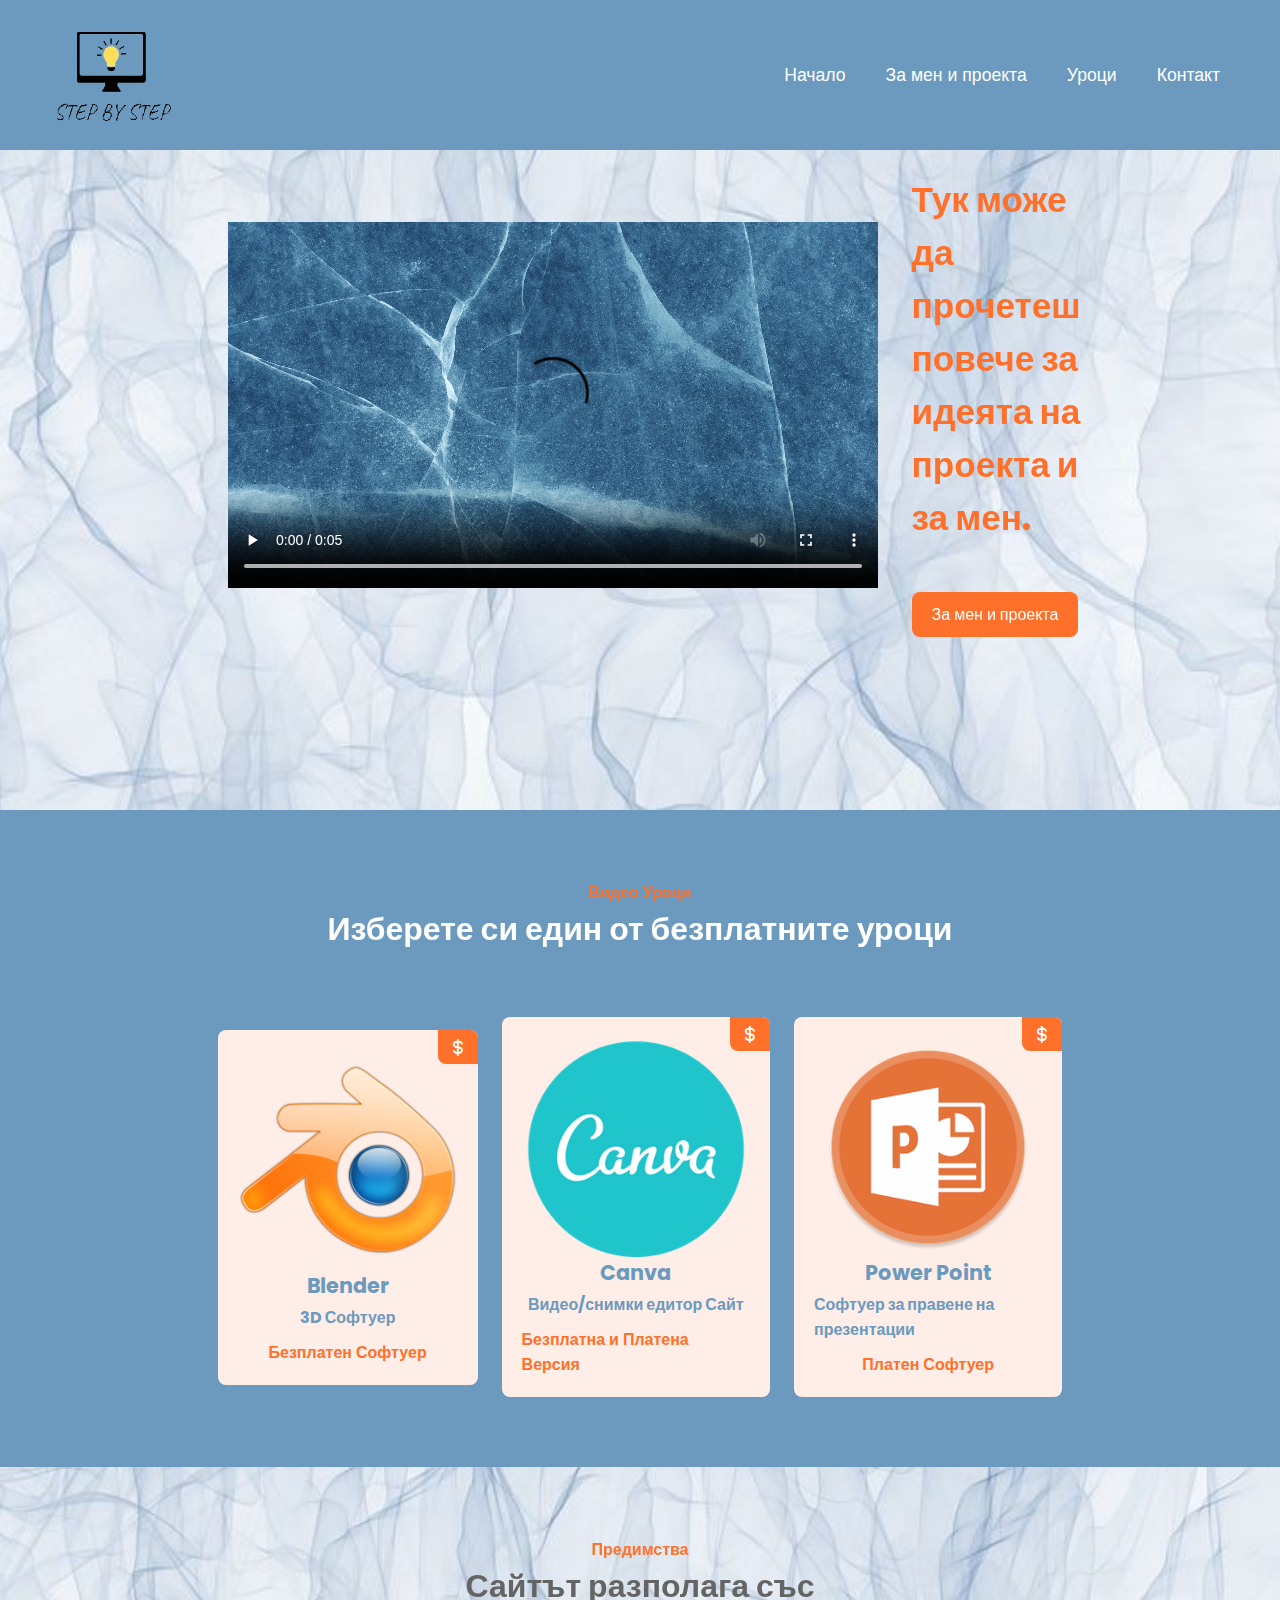
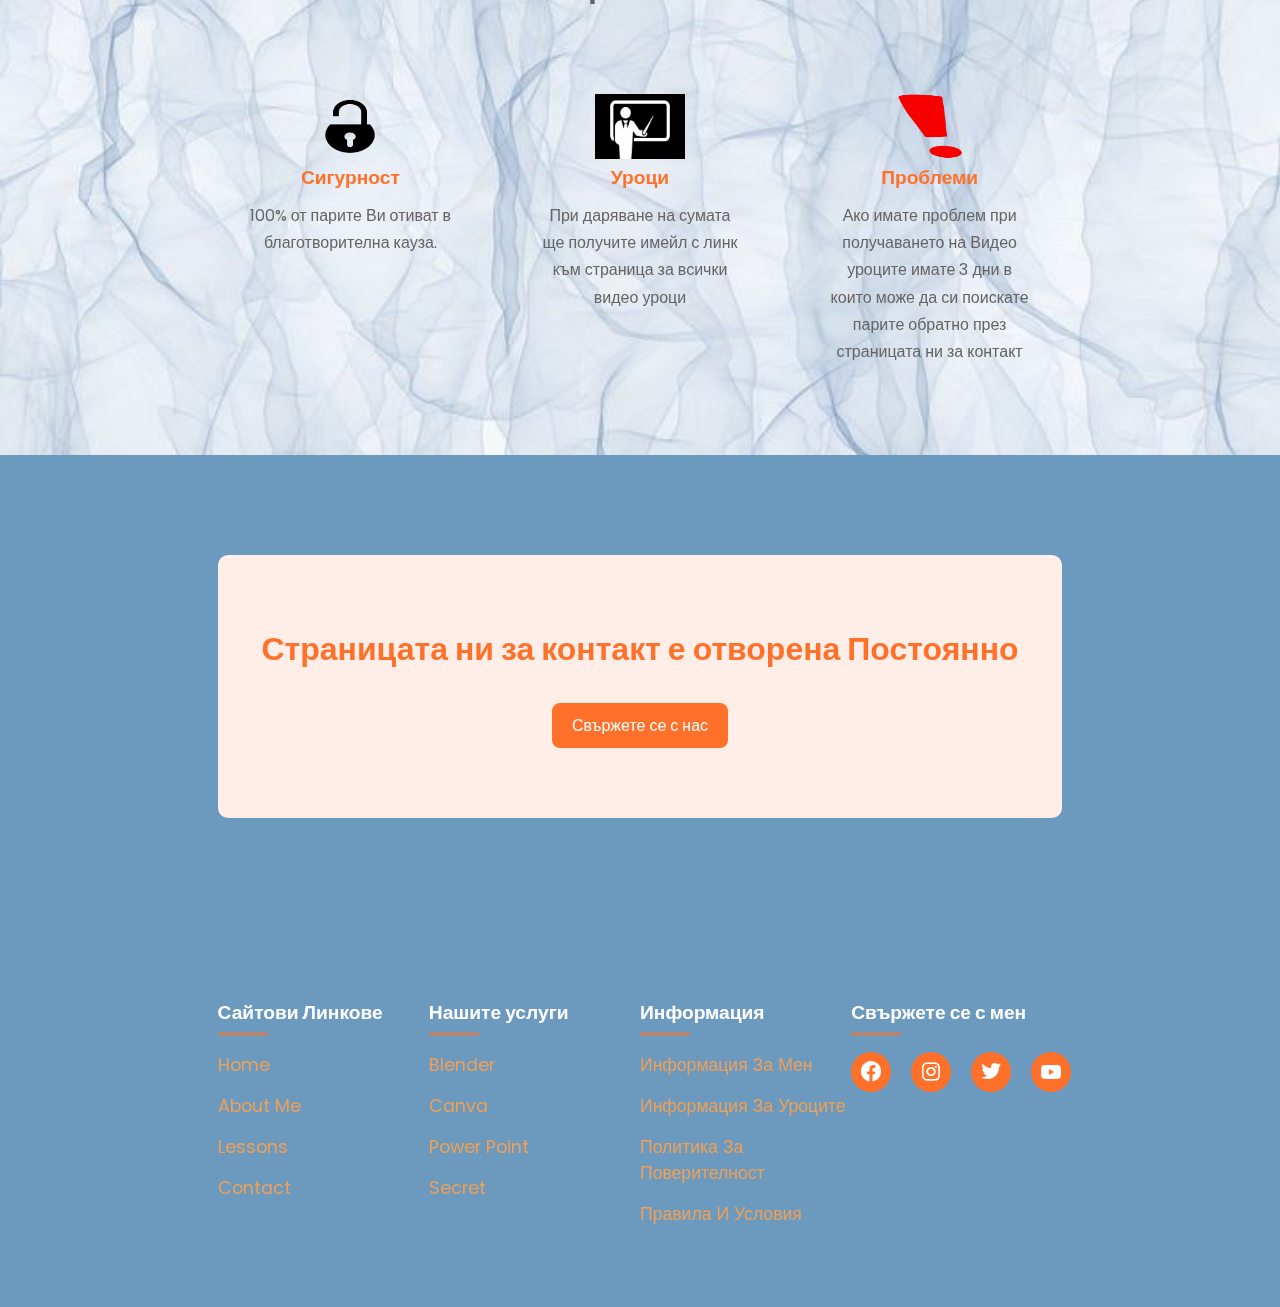
==== index.html @ c90ce01c "added files" ====
<html lang="en">

<head>
    <meta charset="UTF-8">
    <meta http-equiv="X-UA-Compatible" content="IE=edge">
    <meta name="viewport" content="width=device-width, initial-scale=1.0">
    <title>Step By Step</title>
    <link rel="stylesheet" href="style.css">

    <link rel="stylesheet" href="https://unpkg.com/boxicons@latest/css/boxicons.min.css">

    <link rel="preconnect" href="https://fonts.googleapis.com">
    <link rel="preconnect" href="https://fonts.gstatic.com" crossorigin>
    <link href="https://fonts.googleapis.com/css2?family=Nova+Square&family=Open+Sans:wght@400;600;800&family=Poppins:wght@100;200;300;400;500;600;700;800;900&display=swap" rel="stylesheet">

</head>

<body>
    <header>
        <img class="logo" src="Sait/318286815_434559485378900_622606638419333351_n.png" alt="logo">
        <div class="bx bx-menu" id="menu-icon"></div>

        <u1 class="navbar">
            <li><a href="index.html">Начало</a></li>
            <li><a href="AboutMe.html">За мен и проекта</a></li>
            <li><a href="Lessons.html">Уроци</a></li>
            <li><a href="contact.html">Контакт</a></li>
        </u1>
    </header>
    <!---about start---->
    <section class="about" id="about">
        <div class="about-video">
            <video controls>
                <source src="Sait/0-02-05-6a1843dbb88ed6c909c476858459402c6a77429b95267a78ac10a0cb36615319_316ac90e096cea24.mp4" type="video/mp4">
            </video>
        </div>

        <div class="about-text">
            <span>Тук може да прочетеш повече за идеята на проекта и за мен.</span>
            <h2> <br> </h2>
            <a href="AboutMe.html" class="btn">За мен и проекта</a>
        </div>
    </section>

    <!---menu start---->
    <section class="menu" id="menu">
        <div class="heading">
            <span>Видео Уроци</span>
            <h2>Изберете си един от безплатните уроци</h2>
        </div>
        <div class="menu-container">
            <div class="box">
                <div class="box-img">
                    <img src="Sait/Icon1.png">
                </div>
                <h2>Blender</h2>
                <h3>3D Софтуер</h3>
                <span>Безплатен Софтуер</span>
                <i class='bx bx-dollar'></i>
            </div>

            <div class="box">
                <div class="box-img">
                    <img src="Sait/Canva.png">
                </div>
                <h2>Canva</h2>
                <h3>Видео/снимки едитор Сайт</h3>
                <span>Безплатна и Платена Версия</span>
                <i class='bx bx-dollar'></i>
            </div>

            <div class="box">
                <div class="box-img">
                    <img src="Sait/Yes.png">
                </div>
                <h2>Power Point</h2>
                <h3>Софтуер за правене на презентации</h3>
                <span>Платен Софтуер</span>
                <i class='bx bx-dollar'></i>
            </div>
        </div>
    </section>
    <!---services start---->
    <section class="services" id="services">
        <div>
            <span>Предимства</span>
            <h2> Сайтът разполага със</h2>
        </div>

        <div class="service-container">
            <div class="s-box">
                <img src="Sait/lock-9.png">
                <h3> Сигурност</h3>
                <p>100% от парите Ви отиват в благотворителна кауза.</p>
            </div>
            <div class="s-box">
                <img src="Sait/omg.jpeg">
                <h3> Уроци</h3>
                <p>При даряване на сумата ще получите имейл с линк към страница за всички видео уроци</p>
            </div>
            <div class="s-box">
                <img src="Sait/zle.png">
                <h3> Проблеми</h3>
                <p>Ако имате проблем при получаването на Видео уроците имате 3 дни в които може да си поискате парите обратно през страницата ни за контакт</p>
            </div>
        </div>
    </section>
    <!---contact start---->
    <section class="cta">
        <h2>Страницата ни за контакт е отворена Постоянно <br> </h2>
        <a href="contact.html" class="btn">Свържете се с нас</a>
    </section>
    <!---footer start---->
    <section id="contact">
        <div class="footer">
            <div class="main">
                <div class="col">
                    <h4>Сайтови Линкове</h4>
                    <u1>
                        <li><a href="index.html">Home</a></li>
                        <li><a href="AboutMe.html">About Me</a></li>
                        <li><a href="Lessons.html">Lessons</a></li>
                        <li><a href="contact.html">Contact</a></li>
                    </u1>
                </div>

                <div class="col">
                    <h4>Нашите услуги</h4>
                    <u1>
                        <li><a href="#">Blender</a></li>
                        <li><a href="#">Canva</a></li>
                        <li><a href="#">Power Point</a></li>
                        <li><a href="#">Secret</a></li>
                    </u1>
                </div>
                <div class="col">
                    <h4>Информация</h4>
                    <u1>
                        <li><a href="AboutMe.html">Информация за мен</a></li>
                        <li><a href="Lessons.html">Информация за уроците</a></li>
                        <li><a href="#">Политика за поверителност</a></li>
                        <li><a href="#">Правила и условия</a></li>
                    </u1>
                </div>
                <div class="col">
                    <h4>Свържете се с мен</h4>
                    <div class="social">
                        <a href="https://www.facebook.com/kris.gorinov/"><i class='bx bxl-facebook-circle'></i></a>
                        <a href="https://www.instagram.com/_.k.gorinow._/"><i class='bx bxl-instagram' ></i></a>
                        <a href="#"><i class='bx bxl-twitter' ></i></a>
                        <a href="#"><i class='bx bxl-youtube' ></i></a>
                    </div>
                </div>
            </div>
        </div>

    </section>
    <script src="script.js"></script>
</body>

</html>
---- style.css ----
* {
    padding: 0;
    margin: 0;
    box-sizing: border-box;
    font-family: 'Poppins', sans-serif;
    scroll-behavior: smooth;
    list-style: none;
    text-decoration: none;
}

:root {
    --main-color: #ff702a;
    --text-color: #fff;
    --bg-color: rgb(108, 153, 190);
    --big-font: 5rem;
    --h2-font: 2.25rem;
    --p-font: 0.9rem;
    --p-color: rgb(100, 100, 100);
}

*::selection {
    background: var(--main-color);
    color: #fff;
}

body {
    color: var(--text-color);
    background: var(--bg-color);
}

header {
    position: fixed;
    top: 0;
    right: 0;
    width: 100%;
    z-index: 1000;
    display: flex;
    align-items: center;
    justify-content: space-between;
    padding: 30px 170px;
    background: var(--bg-color);
}

.logo {
    color: var(--main-color);
    font-weight: 600;
    font-size: 2.4rem;
    max-width: 200px;
    max-height: 100px;
    margin: 10px;
}

.navbar {
    display: flex;
}

.navbar a {
    color: var(--text-color);
    font-size: 1.1rem;
    padding: 10px 20px;
    font-weight: 500;
}

.navbar a:hover {
    color: var(--main-color);
    transform: .4s;
}

#menu-icon {
    font-size: 2rem;
    cursor: pointer;
    display: none;
}

section {
    padding: 70px 17%;
}

.home {
    width: 100%;
    min-height: 90vh;
    display: grid;
    grid-template-columns: repeat(2, 1fr);
    grid-gap: 1.5rem;
    align-items: center;
}

.home-img img {
    max-width: 100%;
    width: 600px;
    height: auto;
}

.home-text h1 {
    font-size: var(--big-font);
    color: var(--main-color);
}

.home-text h2 {
    font-size: var(--h2-font);
    margin: 1rem 0 2rem;
}

.btn {
    display: inline-block;
    padding: 10px 20px;
    background: var(--main-color);
    color: #fff;
    border-radius: 0.5rem;
}

.btn:hover {
    transform: scale(1.2) translateY(10px);
    transition: .4s;
}

.about {
    min-height: 90vh;
    background-image: url('./Sait/318775393_675728557672489_1852675653642540173_n.jpg');
    background-position: center;
    background-size: cover;
    background-repeat: no-repeat;
    display: grid;
    grid-template-columns: repeat(2, 2fr);
    grid-gap: 1.5rem;
    align-items: center;
}

.about-video video {
    max-width: 650px;
    max-height: 1000px;
    margin: 10px;
}

.about-text span {
    font-size: 2.2rem;
    color: var(--main-color);
    font-weight: 700;
}

.about-text h2 {
    font-size: var(--h2-font);
}

.about-text p {
    margin: 0.8rem 0 1.8rem;
    line-height: 1.7;
}

.heading {
    text-align: center;
}

.heading span {
    color: var(--main-color);
    font-weight: 600;
}

.heading h2 {
    font-size: var(--h2-font);
}

.menu-container {
    display: grid;
    grid-template-columns: repeat(auto-fit, minmax(220px, auto));
    grid-gap: 1.5rem;
    align-items: center;
}

.box {
    position: relative;
    margin-top: 4rem;
    height: auto;
    display: flex;
    flex-direction: column;
    align-items: center;
    justify-content: center;
    background: #feeee7;
    padding: 20px;
    border-radius: 0.5rem;
}

.box:hover {
    transform: scale(1.1) translateY(10px);
    transition: .4s;
}

.box-img {
    width: 220px;
    height: 220px;
}

.box-img img {
    width: 100%;
    height: 100%;
}

.box h2 {
    font-size: 1.3rem;
    color: var(--bg-color);
}

.box h3 {
    color: var(--bg-color);
    font-size: 1rem;
    margin: 4px 0 10px;
}

.box span {
    font-size: var(var(--p-font));
    color: var(--main-color);
    font-weight: 600;
}

.box .bx {
    background: var(--main-color);
    position: absolute;
    right: 0;
    top: 0;
    font-size: 20px;
    padding: 7px 10px;
    border-radius: 0 0.5rem 0 0.5rem;
}

.services {
    text-align: center;
    background-image: url('./Sait/318775393_675728557672489_1852675653642540173_n.jpg');
    background-position: center;
    background-size: cover;
    background-repeat: no-repeat;
}

.services span {
    color: var(--main-color);
    font-weight: 600;
}

.services h2 {
    color: var(--p-color);
    font-size: var(--h2-font);
}

.service-container {
    display: grid;
    grid-template-columns: repeat(auto-fit, minmax(240px, auto));
    grid-gap: 1.5rem;
    margin-top: 4rem;
}

.s-box {
    text-align: center;
    padding: 20px 30px;
}

.s-box img {
    width: 90px;
    height: 65px;
}

.s-box h3 {
    margin: 4px 0 10px;
    color: var(--main-color);
    font-size: 1.2rem;
}

.s-box p {
    color: var(--p-color);
    line-height: 1.7;
}

.cta {
    background: #feeee7;
    padding: 70px 0;
    text-align: center;
    width: 66%;
    margin: 100px auto;
    border-radius: 10px;
}

.cta h2 {
    font-size: 2rem;
    color: var(--main-color);
    margin-bottom: 30px;
}

.main {
    display: flex;
    flex-wrap: wrap;
}

.footer {
    padding: 10px 0;
}

.col {
    width: 25%;
}

.col h4 {
    font-size: 1.2rem;
    color: var(--text-color);
    margin-bottom: 25px;
    position: relative;
}

.col h4::before {
    content: "";
    position: absolute;
    height: 2px;
    width: 50px;
    left: 0;
    bottom: -8px;
    background: var(--main-color);
}

.col u1 li:not(:last-child) {
    margin-bottom: 15px;
}

.col u1 li a {
    color: #f0a056;
    font-size: 1.1rem;
    display: block;
    text-transform: capitalize;
    transition: .4s;
}

.col u1 li a:hover {
    color: var(--text-color);
    transform: translateX(-12px);
}

.col .social {
    width: 220px;
    display: flex;
    align-items: center;
    justify-content: space-between;
}

.col .social a {
    height: 40px;
    width: 40px;
    background: var(--main-color);
    color: var(--text-color);
    display: inline-flex;
    align-items: center;
    justify-content: center;
    font-size: 1.5rem;
    border-radius: 50%;
    transition: .4s;
}

.col .social a:hover {
    transform: scale(1.2);
    color: var(--bg-color);
    background: var(--text-color);
}

@media (max-width: 1560px) {
    header {
        padding: 15px 40px;
    }
     :root {
        --big-font: 3.5rem;
        --h2-font: 2rem;
    }
}

@media (max-width: 1140px) {
    section {
        padding: 50px 8%;
    }
    #menu-icon {
        display: initial;
        color: var(--text-color)
    }
    header .navbar {
        position: absolute;
        top: -400px;
        left: 0;
        right: 0;
        display: flex;
        flex-direction: column;
        text-align: center;
        background: #2b2640;
        transition: .3s;
    }
    header .navbar.active {
        top: 70px;
    }
    .navbar a {
        padding: 1.5rem;
        display: block;
    }
    .col {
        width: 50%;
        margin-bottom: 10px;
    }
}

@media (max-width: 720px) {
    header {
        padding: 10px 16px;
    }
    .home {
        grid-template-columns: 1fr;
        text-align: center;
    }
    .about {
        grid-template-columns: 1fr;
        text-align: center;
    }
    .about-img {
        order: 2;
    }
    section {
        padding: 100px 7%;
    }
}

@media (max-width: 575px) {
    .col {
        width: 100%;
    }
}
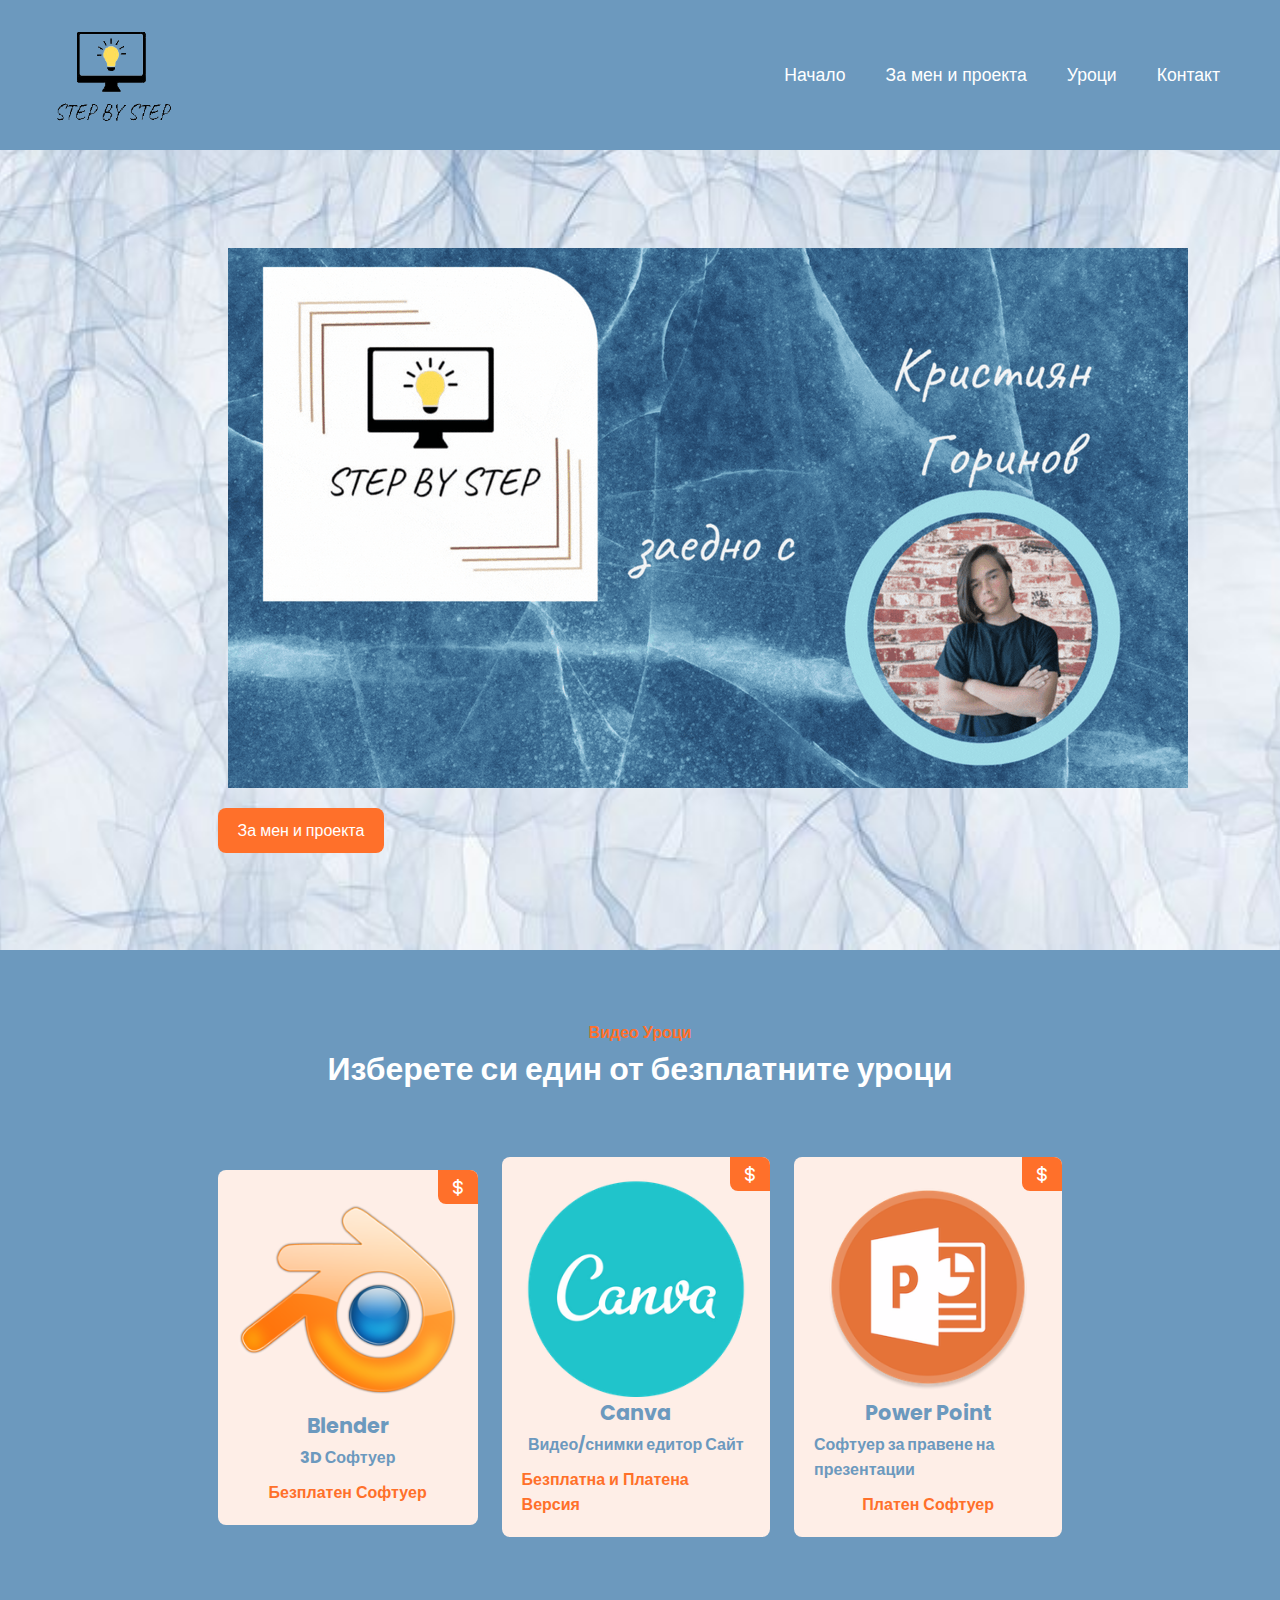
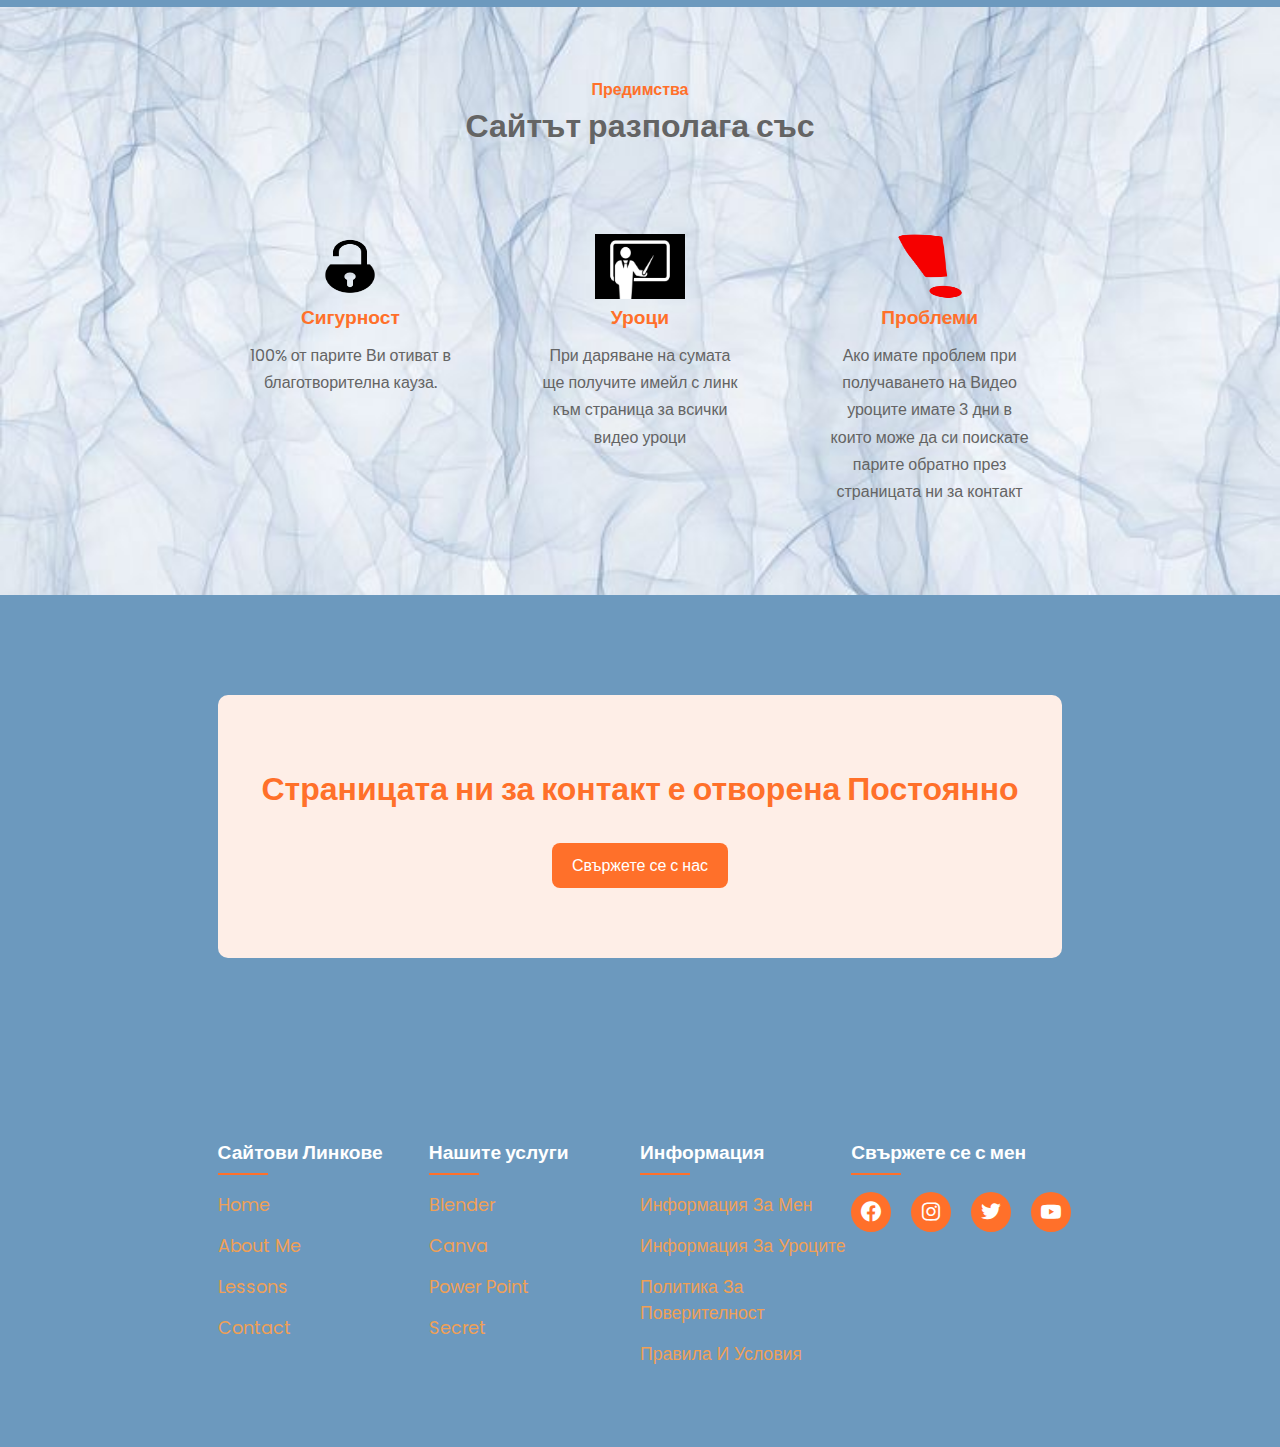
==== commit 56279df0: "changed files" ====
--- a/index.html
+++ b/index.html
@@ -27,17 +27,14 @@
             <li><a href="contact.html">Контакт</a></li>
         </u1>
     </header>
+
+    <section>
+
+    </section>
     <!---about start---->
     <section class="about" id="about">
-        <div class="about-video">
-            <video controls>
-                <source src="Sait/0-02-05-6a1843dbb88ed6c909c476858459402c6a77429b95267a78ac10a0cb36615319_316ac90e096cea24.mp4" type="video/mp4">
-            </video>
-        </div>
-
-        <div class="about-text">
-            <span>Тук може да прочетеш повече за идеята на проекта и за мен.</span>
-            <h2> <br> </h2>
+        <div class="about-img">
+            <img class="img" src="Sait/313786625_3389967677997801_190771683336418433_n.gif" alt="img">
             <a href="AboutMe.html" class="btn">За мен и проекта</a>
         </div>
     </section>
--- a/style.css
+++ b/style.css
@@ -126,10 +126,16 @@
     align-items: center;
 }
 
-.about-video video {
-    max-width: 650px;
-    max-height: 1000px;
+.about-img img {
+    max-width: 1050px;
+    max-height: 2000px;
     margin: 10px;
+    margin-bottom: 20px;
+    position: relative;
+    display: flex;
+    flex-direction: column;
+    align-items: center;
+    justify-content: center;
 }
 
 .about-text span {
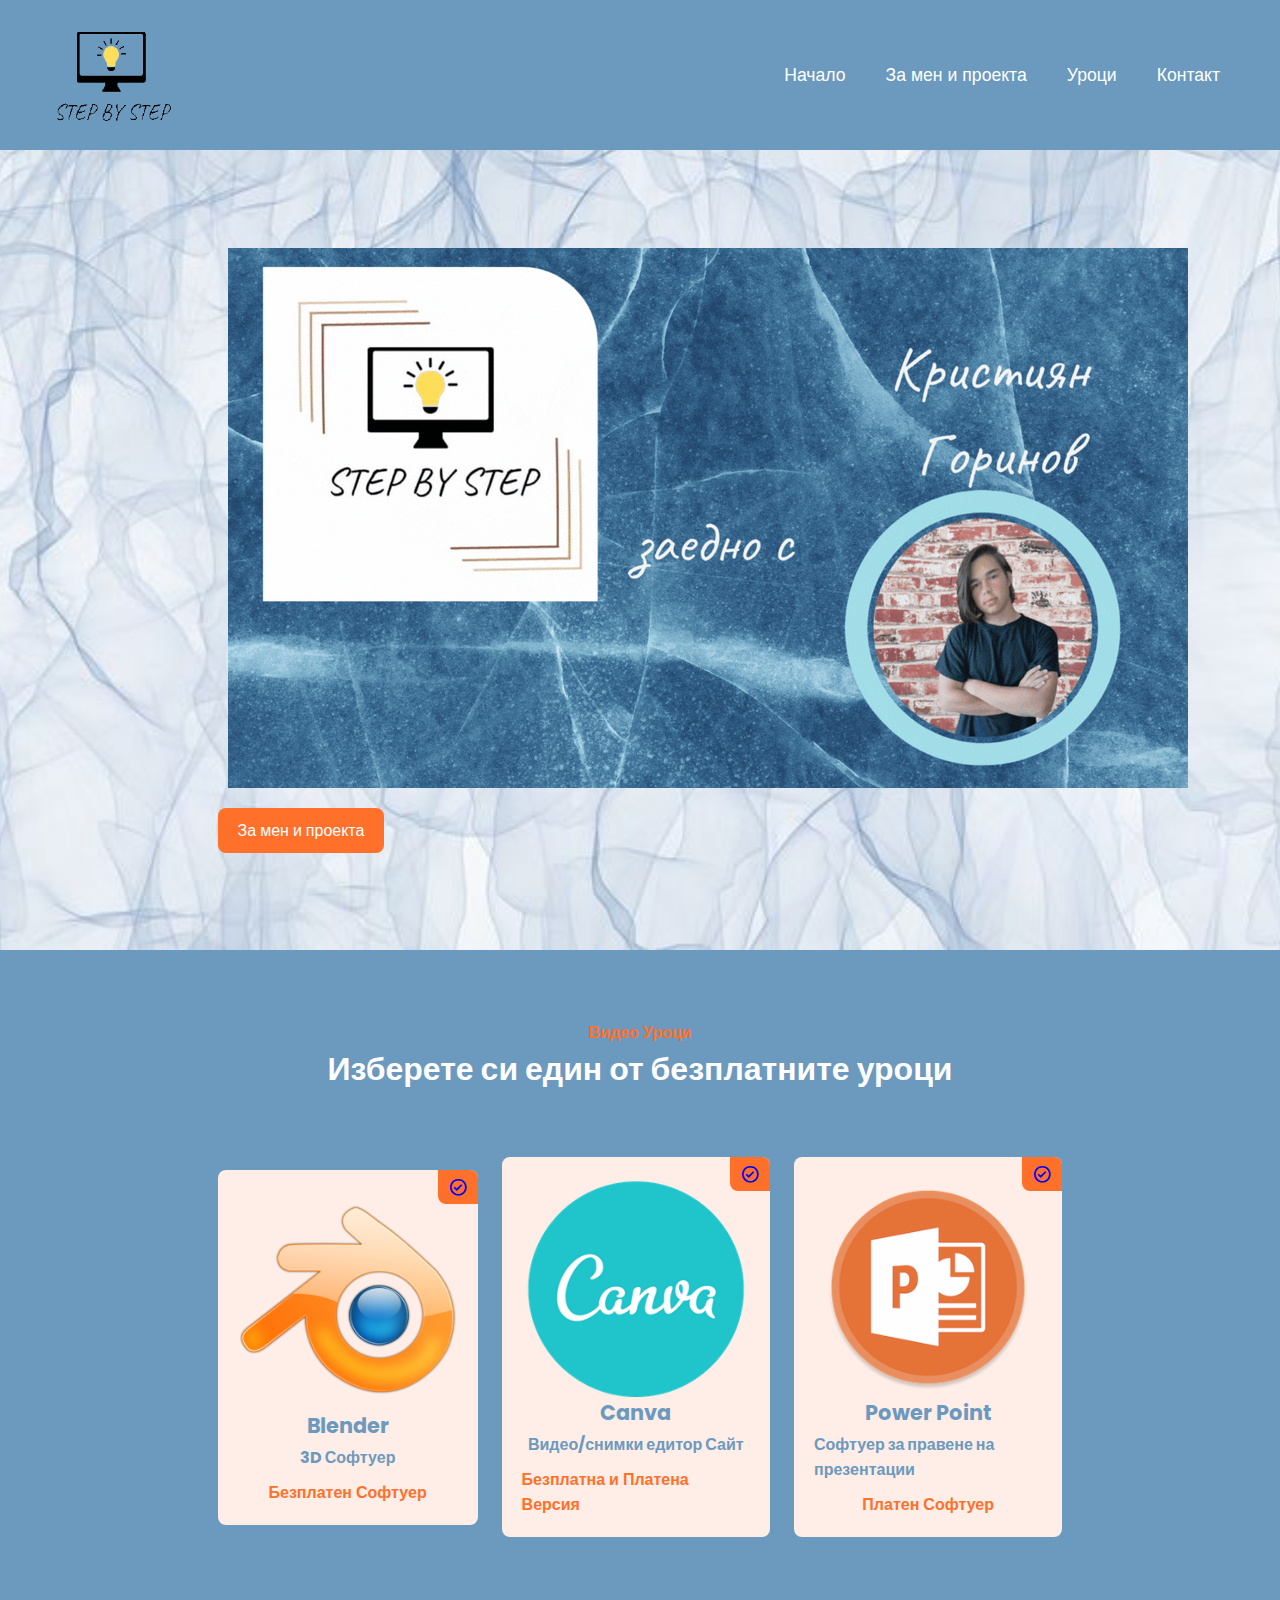
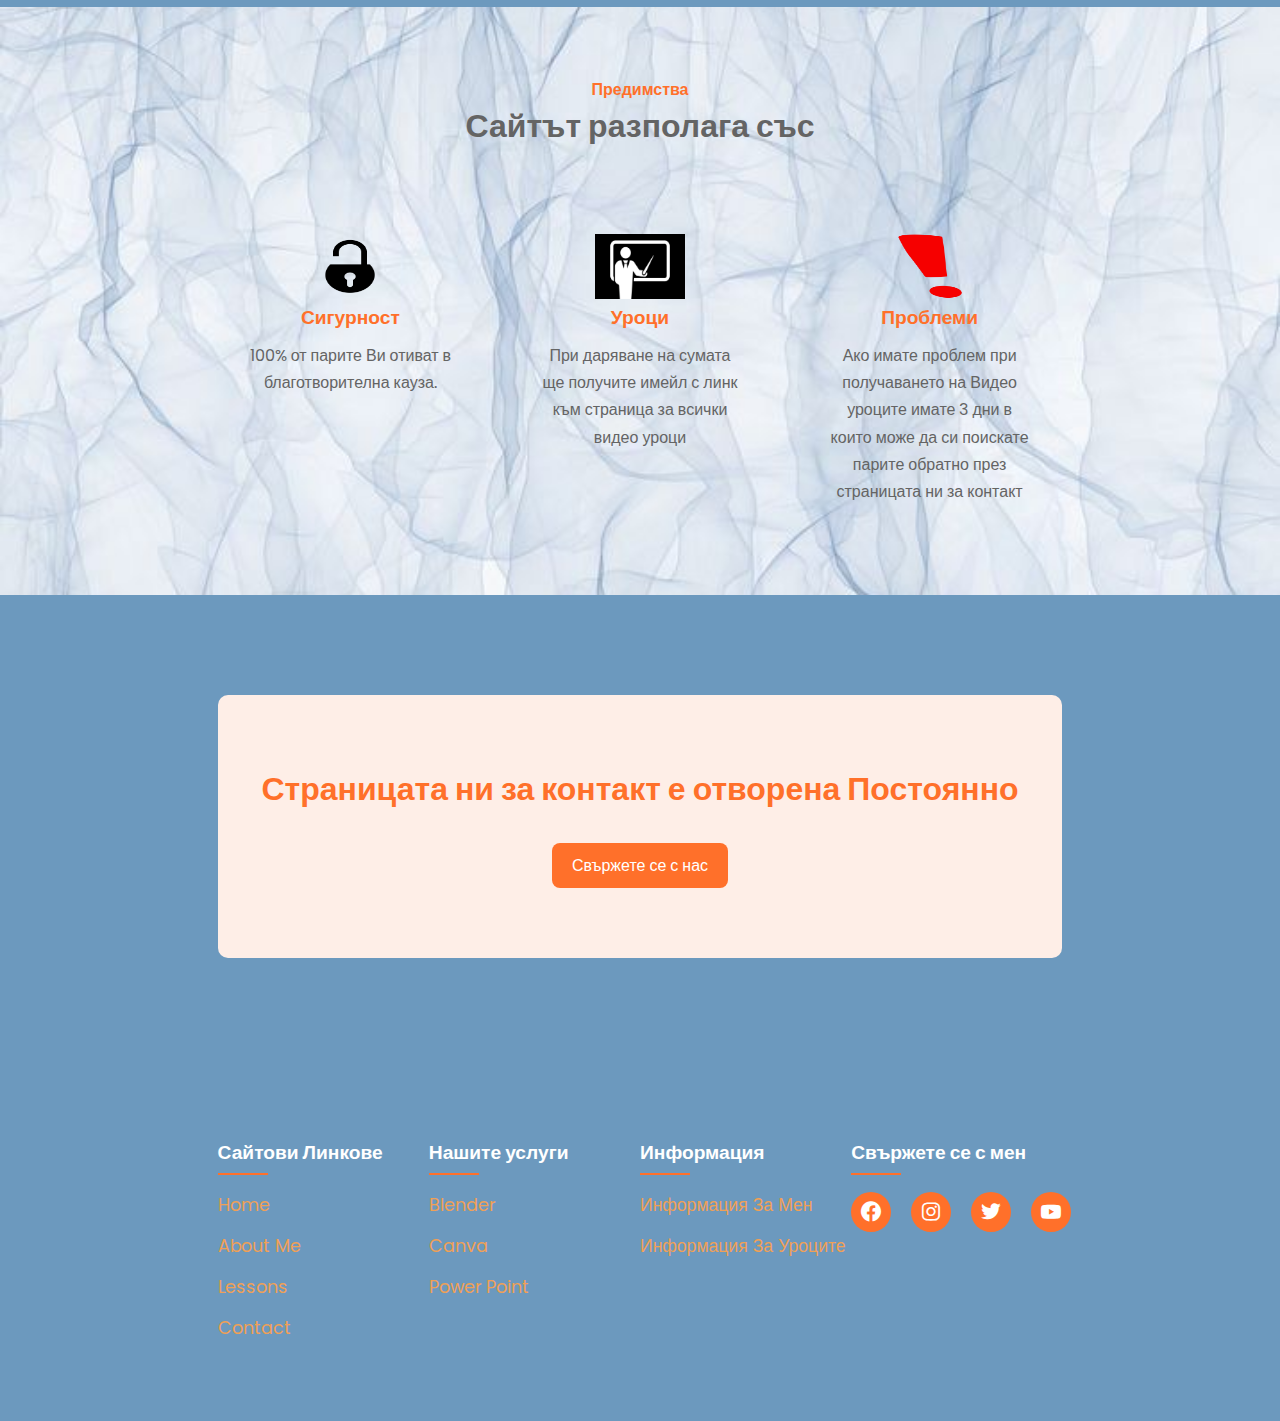
==== commit d7925911: "Add files via upload" ====
--- a/index.html
+++ b/index.html
@@ -1,158 +1,156 @@
-<html lang="en">
-
-<head>
-    <meta charset="UTF-8">
-    <meta http-equiv="X-UA-Compatible" content="IE=edge">
-    <meta name="viewport" content="width=device-width, initial-scale=1.0">
-    <title>Step By Step</title>
-    <link rel="stylesheet" href="style.css">
-
-    <link rel="stylesheet" href="https://unpkg.com/boxicons@latest/css/boxicons.min.css">
-
-    <link rel="preconnect" href="https://fonts.googleapis.com">
-    <link rel="preconnect" href="https://fonts.gstatic.com" crossorigin>
-    <link href="https://fonts.googleapis.com/css2?family=Nova+Square&family=Open+Sans:wght@400;600;800&family=Poppins:wght@100;200;300;400;500;600;700;800;900&display=swap" rel="stylesheet">
-
-</head>
-
-<body>
-    <header>
-        <img class="logo" src="Sait/318286815_434559485378900_622606638419333351_n.png" alt="logo">
-        <div class="bx bx-menu" id="menu-icon"></div>
-
-        <u1 class="navbar">
-            <li><a href="index.html">Начало</a></li>
-            <li><a href="AboutMe.html">За мен и проекта</a></li>
-            <li><a href="Lessons.html">Уроци</a></li>
-            <li><a href="contact.html">Контакт</a></li>
-        </u1>
-    </header>
-
-    <section>
-
-    </section>
-    <!---about start---->
-    <section class="about" id="about">
-        <div class="about-img">
-            <img class="img" src="Sait/313786625_3389967677997801_190771683336418433_n.gif" alt="img">
-            <a href="AboutMe.html" class="btn">За мен и проекта</a>
-        </div>
-    </section>
-
-    <!---menu start---->
-    <section class="menu" id="menu">
-        <div class="heading">
-            <span>Видео Уроци</span>
-            <h2>Изберете си един от безплатните уроци</h2>
-        </div>
-        <div class="menu-container">
-            <div class="box">
-                <div class="box-img">
-                    <img src="Sait/Icon1.png">
-                </div>
-                <h2>Blender</h2>
-                <h3>3D Софтуер</h3>
-                <span>Безплатен Софтуер</span>
-                <i class='bx bx-dollar'></i>
-            </div>
-
-            <div class="box">
-                <div class="box-img">
-                    <img src="Sait/Canva.png">
-                </div>
-                <h2>Canva</h2>
-                <h3>Видео/снимки едитор Сайт</h3>
-                <span>Безплатна и Платена Версия</span>
-                <i class='bx bx-dollar'></i>
-            </div>
-
-            <div class="box">
-                <div class="box-img">
-                    <img src="Sait/Yes.png">
-                </div>
-                <h2>Power Point</h2>
-                <h3>Софтуер за правене на презентации</h3>
-                <span>Платен Софтуер</span>
-                <i class='bx bx-dollar'></i>
-            </div>
-        </div>
-    </section>
-    <!---services start---->
-    <section class="services" id="services">
-        <div>
-            <span>Предимства</span>
-            <h2> Сайтът разполага със</h2>
-        </div>
-
-        <div class="service-container">
-            <div class="s-box">
-                <img src="Sait/lock-9.png">
-                <h3> Сигурност</h3>
-                <p>100% от парите Ви отиват в благотворителна кауза.</p>
-            </div>
-            <div class="s-box">
-                <img src="Sait/omg.jpeg">
-                <h3> Уроци</h3>
-                <p>При даряване на сумата ще получите имейл с линк към страница за всички видео уроци</p>
-            </div>
-            <div class="s-box">
-                <img src="Sait/zle.png">
-                <h3> Проблеми</h3>
-                <p>Ако имате проблем при получаването на Видео уроците имате 3 дни в които може да си поискате парите обратно през страницата ни за контакт</p>
-            </div>
-        </div>
-    </section>
-    <!---contact start---->
-    <section class="cta">
-        <h2>Страницата ни за контакт е отворена Постоянно <br> </h2>
-        <a href="contact.html" class="btn">Свържете се с нас</a>
-    </section>
-    <!---footer start---->
-    <section id="contact">
-        <div class="footer">
-            <div class="main">
-                <div class="col">
-                    <h4>Сайтови Линкове</h4>
-                    <u1>
-                        <li><a href="index.html">Home</a></li>
-                        <li><a href="AboutMe.html">About Me</a></li>
-                        <li><a href="Lessons.html">Lessons</a></li>
-                        <li><a href="contact.html">Contact</a></li>
-                    </u1>
-                </div>
-
-                <div class="col">
-                    <h4>Нашите услуги</h4>
-                    <u1>
-                        <li><a href="#">Blender</a></li>
-                        <li><a href="#">Canva</a></li>
-                        <li><a href="#">Power Point</a></li>
-                        <li><a href="#">Secret</a></li>
-                    </u1>
-                </div>
-                <div class="col">
-                    <h4>Информация</h4>
-                    <u1>
-                        <li><a href="AboutMe.html">Информация за мен</a></li>
-                        <li><a href="Lessons.html">Информация за уроците</a></li>
-                        <li><a href="#">Политика за поверителност</a></li>
-                        <li><a href="#">Правила и условия</a></li>
-                    </u1>
-                </div>
-                <div class="col">
-                    <h4>Свържете се с мен</h4>
-                    <div class="social">
-                        <a href="https://www.facebook.com/kris.gorinov/"><i class='bx bxl-facebook-circle'></i></a>
-                        <a href="https://www.instagram.com/_.k.gorinow._/"><i class='bx bxl-instagram' ></i></a>
-                        <a href="#"><i class='bx bxl-twitter' ></i></a>
-                        <a href="#"><i class='bx bxl-youtube' ></i></a>
-                    </div>
-                </div>
-            </div>
-        </div>
-
-    </section>
-    <script src="script.js"></script>
-</body>
-
+<html lang="en">
+
+<head>
+    <meta charset="UTF-8">
+    <meta http-equiv="X-UA-Compatible" content="IE=edge">
+    <meta name="viewport" content="width=device-width, initial-scale=1.0">
+    <title>Step By Step</title>
+    <link rel="stylesheet" href="style.css">
+
+    <link rel="stylesheet" href="https://unpkg.com/boxicons@latest/css/boxicons.min.css">
+
+    <link rel="preconnect" href="https://fonts.googleapis.com">
+    <link rel="preconnect" href="https://fonts.gstatic.com" crossorigin>
+    <link href="https://fonts.googleapis.com/css2?family=Nova+Square&family=Open+Sans:wght@400;600;800&family=Poppins:wght@100;200;300;400;500;600;700;800;900&display=swap" rel="stylesheet">
+
+</head>
+
+<body>
+    <header>
+        <img class="logo" src="Sait/318286815_434559485378900_622606638419333351_n.png" alt="logo">
+        <div class="bx bx-menu" id="menu-icon"></div>
+
+        <u1 class="navbar">
+            <li><a href="index.html">Начало</a></li>
+            <li><a href="AboutMe.html">За мен и проекта</a></li>
+            <li><a href="Lessons.html">Уроци</a></li>
+            <li><a href="contact.html">Контакт</a></li>
+        </u1>
+    </header>
+
+    <section>
+
+    </section>
+    <!---about start---->
+    <section class="about" id="about">
+        <div class="about-img">
+            <img class="img" src="Sait/313786625_3389967677997801_190771683336418433_n.gif" alt="img">
+            <a href="AboutMe.html" class="btn">За мен и проекта</a>
+        </div>
+    </section>
+
+    <!---menu start---->
+    <section class="menu" id="menu">
+        <div class="heading">
+            <span>Видео Уроци</span>
+            <h2>Изберете си един от безплатните уроци</h2>
+        </div>
+        <a href="blender.html">
+            <div class="menu-container">
+                <div class="box">
+                    <div class="box-img">
+                        <img src="Sait/Icon1.png">
+                    </div>
+                    <h2>Blender</h2>
+                    <h3>3D Софтуер</h3>
+                    <span>Безплатен Софтуер</span>
+                    <i class='bx bx-check-circle'></i>
+                </div>
+                <a href="canva.html">
+                    <div class="box">
+                        <div class="box-img">
+                            <img src="Sait/Canva.png">
+                        </div>
+                        <h2>Canva</h2>
+                        <h3>Видео/снимки едитор Сайт</h3>
+                        <span>Безплатна и Платена Версия</span>
+                        <i class='bx bx-check-circle'></i>
+                    </div>
+                    <a href="powerpoint.html">
+                        <div class="box">
+                            <div class="box-img">
+                                <img src="Sait/Yes.png">
+                            </div>
+                            <h2>Power Point</h2>
+                            <h3>Софтуер за правене на презентации</h3>
+                            <span>Платен Софтуер</span>
+                            <i class='bx bx-check-circle'></i>
+                        </div>
+            </div>
+    </section>
+    <!---services start---->
+    <section class="services" id="services">
+        <div>
+            <span>Предимства</span>
+            <h2> Сайтът разполага със</h2>
+        </div>
+
+        <div class="service-container">
+            <div class="s-box">
+                <img src="Sait/lock-9.png">
+                <h3> Сигурност</h3>
+                <p>100% от парите Ви отиват в благотворителна кауза.</p>
+            </div>
+            <div class="s-box">
+                <img src="Sait/omg.jpeg">
+                <h3> Уроци</h3>
+                <p>При даряване на сумата ще получите имейл с линк към страница за всички видео уроци</p>
+            </div>
+            <div class="s-box">
+                <img src="Sait/zle.png">
+                <h3> Проблеми</h3>
+                <p>Ако имате проблем при получаването на Видео уроците имате 3 дни в които може да си поискате парите обратно през страницата ни за контакт</p>
+            </div>
+        </div>
+    </section>
+    <!---contact start---->
+    <section class="cta">
+        <h2>Страницата ни за контакт е отворена Постоянно <br> </h2>
+        <a href="contact.html" class="btn">Свържете се с нас</a>
+    </section>
+    <!---footer start---->
+    <section id="contact">
+        <div class="footer">
+            <div class="main">
+                <div class="col">
+                    <h4>Сайтови Линкове</h4>
+                    <u1>
+                        <li><a href="index.html">Home</a></li>
+                        <li><a href="AboutMe.html">About Me</a></li>
+                        <li><a href="Lessons.html">Lessons</a></li>
+                        <li><a href="contact.html">Contact</a></li>
+                    </u1>
+                </div>
+
+                <div class="col">
+                    <h4>Нашите услуги</h4>
+                    <u1>
+                        <li><a href="blender.html">Blender</a></li>
+                        <li><a href="canva.html">Canva</a></li>
+                        <li><a href="powerpoint.html">Power Point</a></li>
+                    </u1>
+                </div>
+                <div class="col">
+                    <h4>Информация</h4>
+                    <u1>
+                        <li><a href="AboutMe.html">Информация за мен</a></li>
+                        <li><a href="Lessons.html">Информация за уроците</a></li>
+                    </u1>
+                </div>
+                <div class="col">
+                    <h4>Свържете се с мен</h4>
+                    <div class="social">
+                        <a href="https://www.facebook.com/kris.gorinov/"><i class='bx bxl-facebook-circle'></i></a>
+                        <a href="https://www.instagram.com/_.k.gorinow._/"><i class='bx bxl-instagram' ></i></a>
+                        <a href="#"><i class='bx bxl-twitter' ></i></a>
+                        <a href="#"><i class='bx bxl-youtube' ></i></a>
+                    </div>
+                </div>
+            </div>
+        </div>
+
+    </section>
+    <script src="script.js"></script>
+</body>
+
 </html>--- a/style.css
+++ b/style.css
@@ -1,431 +1,431 @@
-* {
-    padding: 0;
-    margin: 0;
-    box-sizing: border-box;
-    font-family: 'Poppins', sans-serif;
-    scroll-behavior: smooth;
-    list-style: none;
-    text-decoration: none;
-}
-
-:root {
-    --main-color: #ff702a;
-    --text-color: #fff;
-    --bg-color: rgb(108, 153, 190);
-    --big-font: 5rem;
-    --h2-font: 2.25rem;
-    --p-font: 0.9rem;
-    --p-color: rgb(100, 100, 100);
-}
-
-*::selection {
-    background: var(--main-color);
-    color: #fff;
-}
-
-body {
-    color: var(--text-color);
-    background: var(--bg-color);
-}
-
-header {
-    position: fixed;
-    top: 0;
-    right: 0;
-    width: 100%;
-    z-index: 1000;
-    display: flex;
-    align-items: center;
-    justify-content: space-between;
-    padding: 30px 170px;
-    background: var(--bg-color);
-}
-
-.logo {
-    color: var(--main-color);
-    font-weight: 600;
-    font-size: 2.4rem;
-    max-width: 200px;
-    max-height: 100px;
-    margin: 10px;
-}
-
-.navbar {
-    display: flex;
-}
-
-.navbar a {
-    color: var(--text-color);
-    font-size: 1.1rem;
-    padding: 10px 20px;
-    font-weight: 500;
-}
-
-.navbar a:hover {
-    color: var(--main-color);
-    transform: .4s;
-}
-
-#menu-icon {
-    font-size: 2rem;
-    cursor: pointer;
-    display: none;
-}
-
-section {
-    padding: 70px 17%;
-}
-
-.home {
-    width: 100%;
-    min-height: 90vh;
-    display: grid;
-    grid-template-columns: repeat(2, 1fr);
-    grid-gap: 1.5rem;
-    align-items: center;
-}
-
-.home-img img {
-    max-width: 100%;
-    width: 600px;
-    height: auto;
-}
-
-.home-text h1 {
-    font-size: var(--big-font);
-    color: var(--main-color);
-}
-
-.home-text h2 {
-    font-size: var(--h2-font);
-    margin: 1rem 0 2rem;
-}
-
-.btn {
-    display: inline-block;
-    padding: 10px 20px;
-    background: var(--main-color);
-    color: #fff;
-    border-radius: 0.5rem;
-}
-
-.btn:hover {
-    transform: scale(1.2) translateY(10px);
-    transition: .4s;
-}
-
-.about {
-    min-height: 90vh;
-    background-image: url('./Sait/318775393_675728557672489_1852675653642540173_n.jpg');
-    background-position: center;
-    background-size: cover;
-    background-repeat: no-repeat;
-    display: grid;
-    grid-template-columns: repeat(2, 2fr);
-    grid-gap: 1.5rem;
-    align-items: center;
-}
-
-.about-img img {
-    max-width: 1050px;
-    max-height: 2000px;
-    margin: 10px;
-    margin-bottom: 20px;
-    position: relative;
-    display: flex;
-    flex-direction: column;
-    align-items: center;
-    justify-content: center;
-}
-
-.about-text span {
-    font-size: 2.2rem;
-    color: var(--main-color);
-    font-weight: 700;
-}
-
-.about-text h2 {
-    font-size: var(--h2-font);
-}
-
-.about-text p {
-    margin: 0.8rem 0 1.8rem;
-    line-height: 1.7;
-}
-
-.heading {
-    text-align: center;
-}
-
-.heading span {
-    color: var(--main-color);
-    font-weight: 600;
-}
-
-.heading h2 {
-    font-size: var(--h2-font);
-}
-
-.menu-container {
-    display: grid;
-    grid-template-columns: repeat(auto-fit, minmax(220px, auto));
-    grid-gap: 1.5rem;
-    align-items: center;
-}
-
-.box {
-    position: relative;
-    margin-top: 4rem;
-    height: auto;
-    display: flex;
-    flex-direction: column;
-    align-items: center;
-    justify-content: center;
-    background: #feeee7;
-    padding: 20px;
-    border-radius: 0.5rem;
-}
-
-.box:hover {
-    transform: scale(1.1) translateY(10px);
-    transition: .4s;
-}
-
-.box-img {
-    width: 220px;
-    height: 220px;
-}
-
-.box-img img {
-    width: 100%;
-    height: 100%;
-}
-
-.box h2 {
-    font-size: 1.3rem;
-    color: var(--bg-color);
-}
-
-.box h3 {
-    color: var(--bg-color);
-    font-size: 1rem;
-    margin: 4px 0 10px;
-}
-
-.box span {
-    font-size: var(var(--p-font));
-    color: var(--main-color);
-    font-weight: 600;
-}
-
-.box .bx {
-    background: var(--main-color);
-    position: absolute;
-    right: 0;
-    top: 0;
-    font-size: 20px;
-    padding: 7px 10px;
-    border-radius: 0 0.5rem 0 0.5rem;
-}
-
-.services {
-    text-align: center;
-    background-image: url('./Sait/318775393_675728557672489_1852675653642540173_n.jpg');
-    background-position: center;
-    background-size: cover;
-    background-repeat: no-repeat;
-}
-
-.services span {
-    color: var(--main-color);
-    font-weight: 600;
-}
-
-.services h2 {
-    color: var(--p-color);
-    font-size: var(--h2-font);
-}
-
-.service-container {
-    display: grid;
-    grid-template-columns: repeat(auto-fit, minmax(240px, auto));
-    grid-gap: 1.5rem;
-    margin-top: 4rem;
-}
-
-.s-box {
-    text-align: center;
-    padding: 20px 30px;
-}
-
-.s-box img {
-    width: 90px;
-    height: 65px;
-}
-
-.s-box h3 {
-    margin: 4px 0 10px;
-    color: var(--main-color);
-    font-size: 1.2rem;
-}
-
-.s-box p {
-    color: var(--p-color);
-    line-height: 1.7;
-}
-
-.cta {
-    background: #feeee7;
-    padding: 70px 0;
-    text-align: center;
-    width: 66%;
-    margin: 100px auto;
-    border-radius: 10px;
-}
-
-.cta h2 {
-    font-size: 2rem;
-    color: var(--main-color);
-    margin-bottom: 30px;
-}
-
-.main {
-    display: flex;
-    flex-wrap: wrap;
-}
-
-.footer {
-    padding: 10px 0;
-}
-
-.col {
-    width: 25%;
-}
-
-.col h4 {
-    font-size: 1.2rem;
-    color: var(--text-color);
-    margin-bottom: 25px;
-    position: relative;
-}
-
-.col h4::before {
-    content: "";
-    position: absolute;
-    height: 2px;
-    width: 50px;
-    left: 0;
-    bottom: -8px;
-    background: var(--main-color);
-}
-
-.col u1 li:not(:last-child) {
-    margin-bottom: 15px;
-}
-
-.col u1 li a {
-    color: #f0a056;
-    font-size: 1.1rem;
-    display: block;
-    text-transform: capitalize;
-    transition: .4s;
-}
-
-.col u1 li a:hover {
-    color: var(--text-color);
-    transform: translateX(-12px);
-}
-
-.col .social {
-    width: 220px;
-    display: flex;
-    align-items: center;
-    justify-content: space-between;
-}
-
-.col .social a {
-    height: 40px;
-    width: 40px;
-    background: var(--main-color);
-    color: var(--text-color);
-    display: inline-flex;
-    align-items: center;
-    justify-content: center;
-    font-size: 1.5rem;
-    border-radius: 50%;
-    transition: .4s;
-}
-
-.col .social a:hover {
-    transform: scale(1.2);
-    color: var(--bg-color);
-    background: var(--text-color);
-}
-
-@media (max-width: 1560px) {
-    header {
-        padding: 15px 40px;
-    }
-     :root {
-        --big-font: 3.5rem;
-        --h2-font: 2rem;
-    }
-}
-
-@media (max-width: 1140px) {
-    section {
-        padding: 50px 8%;
-    }
-    #menu-icon {
-        display: initial;
-        color: var(--text-color)
-    }
-    header .navbar {
-        position: absolute;
-        top: -400px;
-        left: 0;
-        right: 0;
-        display: flex;
-        flex-direction: column;
-        text-align: center;
-        background: #2b2640;
-        transition: .3s;
-    }
-    header .navbar.active {
-        top: 70px;
-    }
-    .navbar a {
-        padding: 1.5rem;
-        display: block;
-    }
-    .col {
-        width: 50%;
-        margin-bottom: 10px;
-    }
-}
-
-@media (max-width: 720px) {
-    header {
-        padding: 10px 16px;
-    }
-    .home {
-        grid-template-columns: 1fr;
-        text-align: center;
-    }
-    .about {
-        grid-template-columns: 1fr;
-        text-align: center;
-    }
-    .about-img {
-        order: 2;
-    }
-    section {
-        padding: 100px 7%;
-    }
-}
-
-@media (max-width: 575px) {
-    .col {
-        width: 100%;
-    }
+* {
+    padding: 0;
+    margin: 0;
+    box-sizing: border-box;
+    font-family: 'Poppins', sans-serif;
+    scroll-behavior: smooth;
+    list-style: none;
+    text-decoration: none;
+}
+
+:root {
+    --main-color: #ff702a;
+    --text-color: #fff;
+    --bg-color: rgb(108, 153, 190);
+    --big-font: 5rem;
+    --h2-font: 2.25rem;
+    --p-font: 0.9rem;
+    --p-color: rgb(100, 100, 100);
+}
+
+*::selection {
+    background: var(--main-color);
+    color: #fff;
+}
+
+body {
+    color: var(--text-color);
+    background: var(--bg-color);
+}
+
+header {
+    position: fixed;
+    top: 0;
+    right: 0;
+    width: 100%;
+    z-index: 1000;
+    display: flex;
+    align-items: center;
+    justify-content: space-between;
+    padding: 30px 170px;
+    background: var(--bg-color);
+}
+
+.logo {
+    color: var(--main-color);
+    font-weight: 600;
+    font-size: 2.4rem;
+    max-width: 200px;
+    max-height: 100px;
+    margin: 10px;
+}
+
+.navbar {
+    display: flex;
+}
+
+.navbar a {
+    color: var(--text-color);
+    font-size: 1.1rem;
+    padding: 10px 20px;
+    font-weight: 500;
+}
+
+.navbar a:hover {
+    color: var(--main-color);
+    transform: .4s;
+}
+
+#menu-icon {
+    font-size: 2rem;
+    cursor: pointer;
+    display: none;
+}
+
+section {
+    padding: 70px 17%;
+}
+
+.home {
+    width: 100%;
+    min-height: 90vh;
+    display: grid;
+    grid-template-columns: repeat(2, 1fr);
+    grid-gap: 1.5rem;
+    align-items: center;
+}
+
+.home-img img {
+    max-width: 100%;
+    width: 600px;
+    height: auto;
+}
+
+.home-text h1 {
+    font-size: var(--big-font);
+    color: var(--main-color);
+}
+
+.home-text h2 {
+    font-size: var(--h2-font);
+    margin: 1rem 0 2rem;
+}
+
+.btn {
+    display: inline-block;
+    padding: 10px 20px;
+    background: var(--main-color);
+    color: #fff;
+    border-radius: 0.5rem;
+}
+
+.btn:hover {
+    transform: scale(1.2) translateY(10px);
+    transition: .4s;
+}
+
+.about {
+    min-height: 90vh;
+    background-image: url('./Sait/318775393_675728557672489_1852675653642540173_n.jpg');
+    background-position: center;
+    background-size: cover;
+    background-repeat: no-repeat;
+    display: grid;
+    grid-template-columns: repeat(2, 2fr);
+    grid-gap: 1.5rem;
+    align-items: center;
+}
+
+.about-img img {
+    max-width: 1050px;
+    max-height: 2000px;
+    margin: 10px;
+    margin-bottom: 20px;
+    position: relative;
+    display: flex;
+    flex-direction: column;
+    align-items: center;
+    justify-content: center;
+}
+
+.about-text span {
+    font-size: 2.2rem;
+    color: var(--main-color);
+    font-weight: 700;
+}
+
+.about-text h2 {
+    font-size: var(--h2-font);
+}
+
+.about-text p {
+    margin: 0.8rem 0 1.8rem;
+    line-height: 1.7;
+}
+
+.heading {
+    text-align: center;
+}
+
+.heading span {
+    color: var(--main-color);
+    font-weight: 600;
+}
+
+.heading h2 {
+    font-size: var(--h2-font);
+}
+
+.menu-container {
+    display: grid;
+    grid-template-columns: repeat(auto-fit, minmax(220px, auto));
+    grid-gap: 1.5rem;
+    align-items: center;
+}
+
+.box {
+    position: relative;
+    margin-top: 4rem;
+    height: auto;
+    display: flex;
+    flex-direction: column;
+    align-items: center;
+    justify-content: center;
+    background: #feeee7;
+    padding: 20px;
+    border-radius: 0.5rem;
+}
+
+.box:hover {
+    transform: scale(1.1) translateY(10px);
+    transition: .4s;
+}
+
+.box-img {
+    width: 220px;
+    height: 220px;
+}
+
+.box-img img {
+    width: 100%;
+    height: 100%;
+}
+
+.box h2 {
+    font-size: 1.3rem;
+    color: var(--bg-color);
+}
+
+.box h3 {
+    color: var(--bg-color);
+    font-size: 1rem;
+    margin: 4px 0 10px;
+}
+
+.box span {
+    font-size: var(var(--p-font));
+    color: var(--main-color);
+    font-weight: 600;
+}
+
+.box .bx {
+    background: var(--main-color);
+    position: absolute;
+    right: 0;
+    top: 0;
+    font-size: 20px;
+    padding: 7px 10px;
+    border-radius: 0 0.5rem 0 0.5rem;
+}
+
+.services {
+    text-align: center;
+    background-image: url('./Sait/318775393_675728557672489_1852675653642540173_n.jpg');
+    background-position: center;
+    background-size: cover;
+    background-repeat: no-repeat;
+}
+
+.services span {
+    color: var(--main-color);
+    font-weight: 600;
+}
+
+.services h2 {
+    color: var(--p-color);
+    font-size: var(--h2-font);
+}
+
+.service-container {
+    display: grid;
+    grid-template-columns: repeat(auto-fit, minmax(240px, auto));
+    grid-gap: 1.5rem;
+    margin-top: 4rem;
+}
+
+.s-box {
+    text-align: center;
+    padding: 20px 30px;
+}
+
+.s-box img {
+    width: 90px;
+    height: 65px;
+}
+
+.s-box h3 {
+    margin: 4px 0 10px;
+    color: var(--main-color);
+    font-size: 1.2rem;
+}
+
+.s-box p {
+    color: var(--p-color);
+    line-height: 1.7;
+}
+
+.cta {
+    background: #feeee7;
+    padding: 70px 0;
+    text-align: center;
+    width: 66%;
+    margin: 100px auto;
+    border-radius: 10px;
+}
+
+.cta h2 {
+    font-size: 2rem;
+    color: var(--main-color);
+    margin-bottom: 30px;
+}
+
+.main {
+    display: flex;
+    flex-wrap: wrap;
+}
+
+.footer {
+    padding: 10px 0;
+}
+
+.col {
+    width: 25%;
+}
+
+.col h4 {
+    font-size: 1.2rem;
+    color: var(--text-color);
+    margin-bottom: 25px;
+    position: relative;
+}
+
+.col h4::before {
+    content: "";
+    position: absolute;
+    height: 2px;
+    width: 50px;
+    left: 0;
+    bottom: -8px;
+    background: var(--main-color);
+}
+
+.col u1 li:not(:last-child) {
+    margin-bottom: 15px;
+}
+
+.col u1 li a {
+    color: #f0a056;
+    font-size: 1.1rem;
+    display: block;
+    text-transform: capitalize;
+    transition: .4s;
+}
+
+.col u1 li a:hover {
+    color: var(--text-color);
+    transform: translateX(-12px);
+}
+
+.col .social {
+    width: 220px;
+    display: flex;
+    align-items: center;
+    justify-content: space-between;
+}
+
+.col .social a {
+    height: 40px;
+    width: 40px;
+    background: var(--main-color);
+    color: var(--text-color);
+    display: inline-flex;
+    align-items: center;
+    justify-content: center;
+    font-size: 1.5rem;
+    border-radius: 50%;
+    transition: .4s;
+}
+
+.col .social a:hover {
+    transform: scale(1.2);
+    color: var(--bg-color);
+    background: var(--text-color);
+}
+
+@media (max-width: 1560px) {
+    header {
+        padding: 15px 40px;
+    }
+     :root {
+        --big-font: 3.5rem;
+        --h2-font: 2rem;
+    }
+}
+
+@media (max-width: 1140px) {
+    section {
+        padding: 50px 8%;
+    }
+    #menu-icon {
+        display: initial;
+        color: var(--text-color)
+    }
+    header .navbar {
+        position: absolute;
+        top: -400px;
+        left: 0;
+        right: 0;
+        display: flex;
+        flex-direction: column;
+        text-align: center;
+        background: #2b2640;
+        transition: .3s;
+    }
+    header .navbar.active {
+        top: 70px;
+    }
+    .navbar a {
+        padding: 1.5rem;
+        display: block;
+    }
+    .col {
+        width: 50%;
+        margin-bottom: 10px;
+    }
+}
+
+@media (max-width: 720px) {
+    header {
+        padding: 10px 16px;
+    }
+    .home {
+        grid-template-columns: 1fr;
+        text-align: center;
+    }
+    .about {
+        grid-template-columns: 1fr;
+        text-align: center;
+    }
+    .about-img {
+        order: 2;
+    }
+    section {
+        padding: 100px 7%;
+    }
+}
+
+@media (max-width: 575px) {
+    .col {
+        width: 100%;
+    }
 }